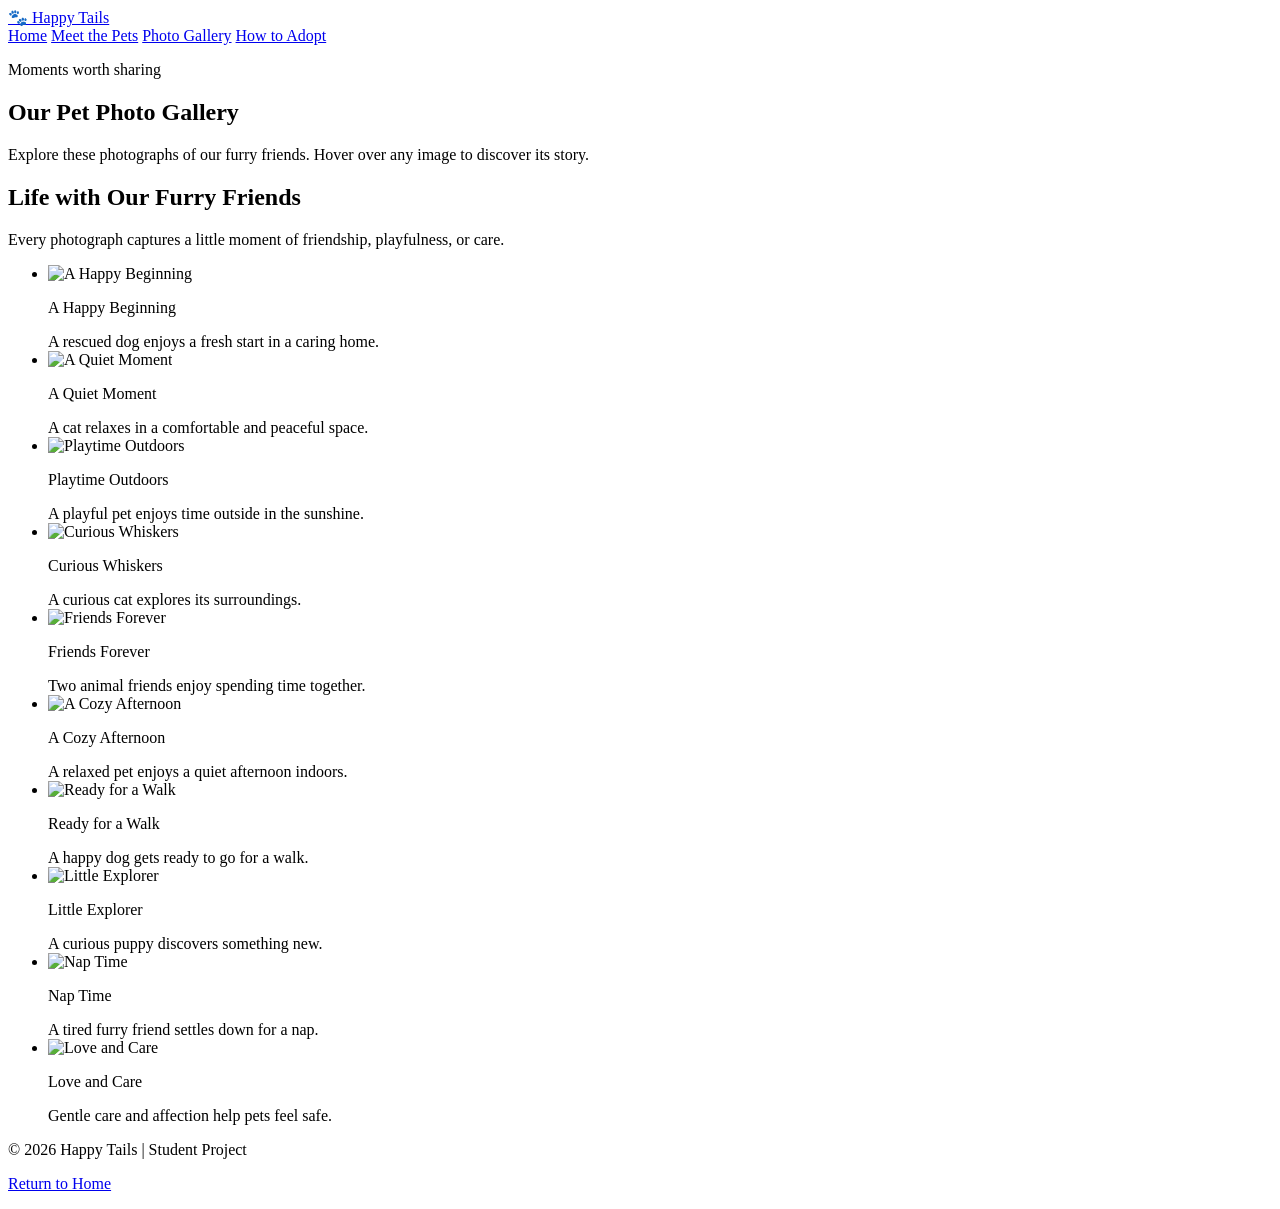
==== gallery.html @ aea8b2e1 "added gallery html and js" ====
<!DOCTYPE html>
<html lang="en">
<head>
    <meta charset="UTF-8">
    <meta name="viewport" content="width=device-width, initial-scale=1.0">

    <title>Photo Gallery | Happy Tails</title>

    <link rel="stylesheet" href="style.css">
    <script src="gallery.js" defer></script>
</head>
<body>

    <header class="site-header">
        <div class="container header-inner">
            <a class="brand" href="index.html">🐾 Happy Tails</a>

            <nav aria-label="Main navigation">
                <a href="index.html">Home</a>
                <a href="pets.html">Meet the Pets</a>
                <a class="current" href="gallery.html">Photo Gallery</a>
                <a href="index.html#how-to-adopt">How to Adopt</a>
            </nav>
        </div>
    </header>

    <main>
        <section class="page-banner">
            <div class="container">
                <p class="eyebrow">Moments worth sharing</p>

                <h1>Our Pet Photo Gallery</h1>

                <p>
                    Explore these photographs of our furry friends.
                    Hover over any image to discover its story.
                </p>
            </div>
        </section>

        <section class="container section">
            <div class="section-intro">
                <h2>Life with Our Furry Friends</h2>

                <p>
                    Every photograph captures a little moment of
                    friendship, playfulness, or care.
                </p>
            </div>

            <ul id="gallery-list" aria-label="Pet photo gallery">
                <!-- JavaScript inserts the ten gallery items here. -->
            </ul>
        </section>
    </main>

    <footer class="site-footer">
        <div class="container footer-inner">
            <p>© 2026 Happy Tails | Student Project</p>

            <p>
                <a href="index.html">Return to Home</a>
            </p>
        </div>
    </footer>

</body>
</html>
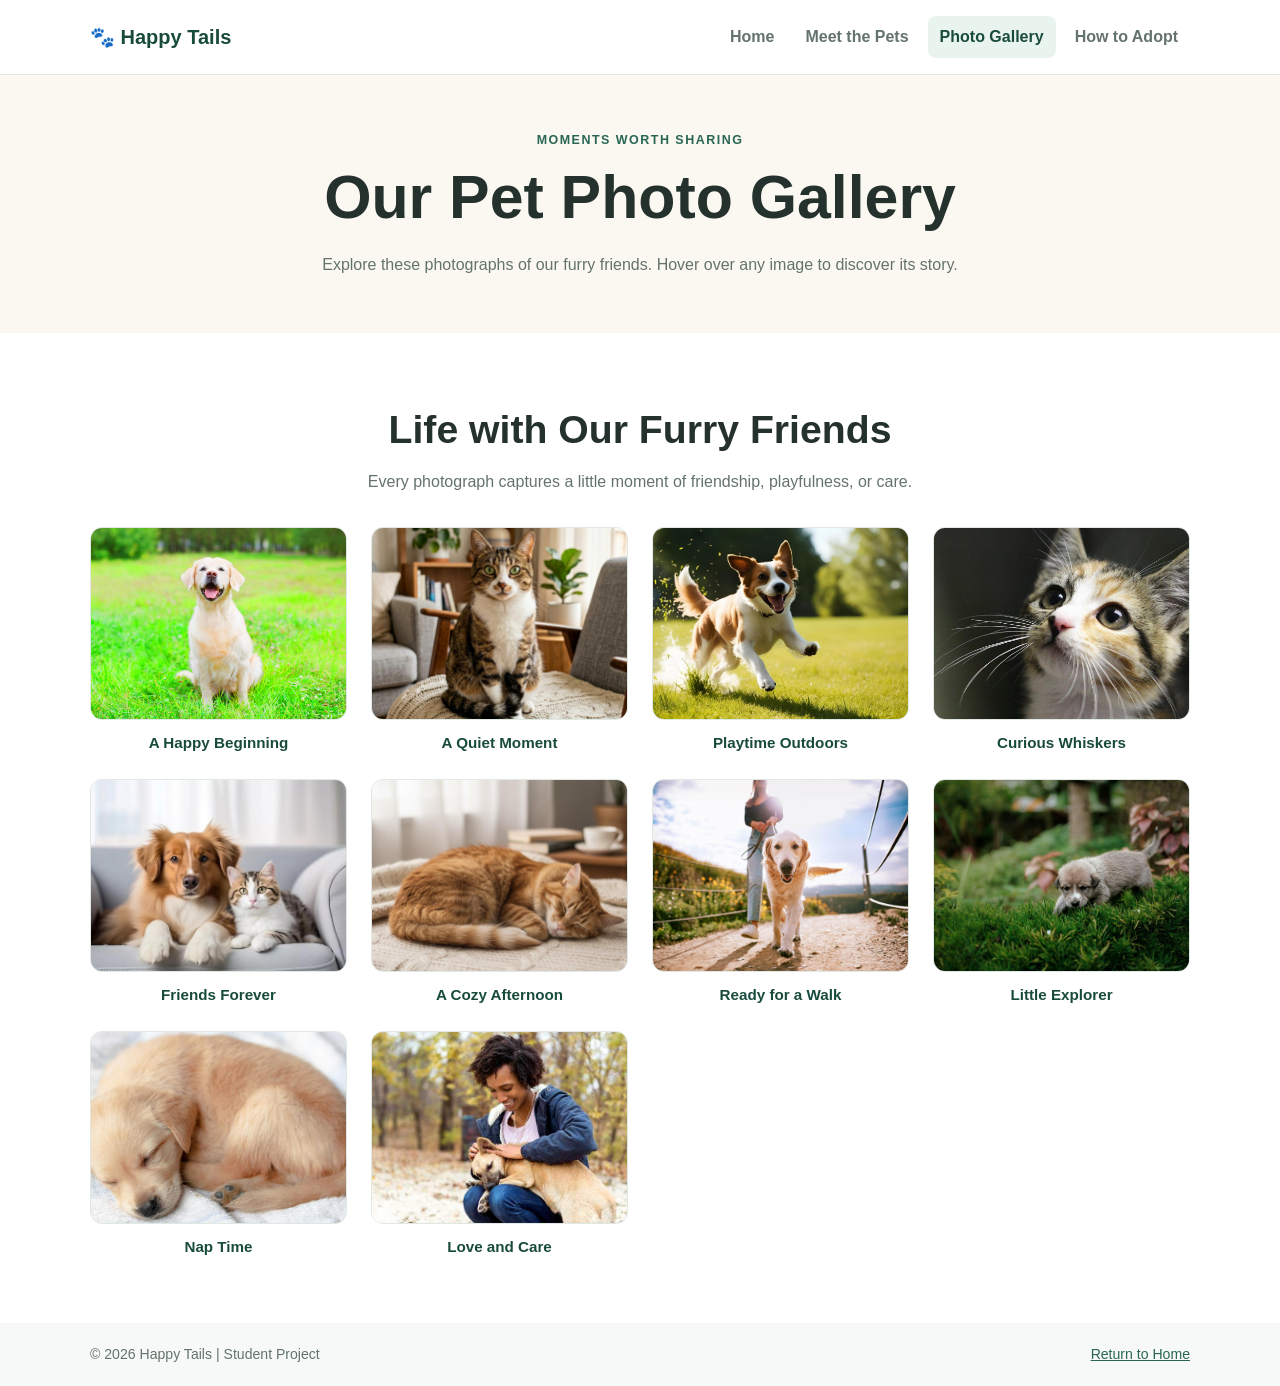
==== commit 1924d92a: "added images" ====
--- a/gallery.html
+++ b/gallery.html
@@ -7,7 +7,7 @@
 
     <title>Photo Gallery | Happy Tails</title>
 
-    <link rel="stylesheet" href="style.css">
+    <link rel="stylesheet" href="./styles.css">
     <script src="gallery.js" defer></script>
 </head>
 <body>
--- a/styles.css
+++ b/styles.css
@@ -0,0 +1,561 @@
+
+/* Happy Tails - shared styles for both HTML pages */
+
+:root {
+    --green: #286653;
+    --dark-green: #194b3d;
+    --mint: #eaf4ef;
+    --cream: #fbf8f2;
+    --text: #24312c;
+    --muted: #64736b;
+    --white: #ffffff;
+    --border: #dfe8e2;
+}
+
+* {
+    box-sizing: border-box;
+}
+
+html {
+    scroll-behavior: smooth;
+}
+
+body {
+    margin: 0;
+    font-family: Arial, Helvetica, sans-serif;
+    line-height: 1.65;
+    color: var(--text);
+    background: var(--white);
+}
+
+img {
+    display: block;
+    max-width: 100%;
+}
+
+a {
+    color: var(--green);
+}
+
+.container {
+    width: min(1100px, calc(100% - 40px));
+    margin: 0 auto;
+}
+
+/* Header and navigation */
+
+.site-header {
+    position: sticky;
+    top: 0;
+    z-index: 5;
+    background: var(--white);
+    border-bottom: 1px solid var(--border);
+}
+
+.header-inner,
+.footer-inner {
+    display: flex;
+    align-items: center;
+    justify-content: space-between;
+    gap: 22px;
+}
+
+.header-inner {
+    min-height: 74px;
+}
+
+.brand {
+    color: var(--dark-green);
+    font-size: 1.25rem;
+    font-weight: bold;
+    text-decoration: none;
+    white-space: nowrap;
+}
+
+nav {
+    display: flex;
+    flex-wrap: wrap;
+    gap: 7px;
+}
+
+nav a {
+    padding: 8px 12px;
+    color: var(--muted);
+    font-weight: bold;
+    text-decoration: none;
+    border-radius: 8px;
+}
+
+nav a:hover,
+nav a.current {
+    color: var(--dark-green);
+    background: var(--mint);
+}
+
+/* Home page hero */
+
+.hero {
+    background: var(--cream);
+    padding: 62px 0;
+}
+
+.hero-grid {
+    display: grid;
+    grid-template-columns: 1fr 1fr;
+    gap: 48px;
+    align-items: center;
+}
+
+.eyebrow {
+    margin: 0;
+    color: var(--green);
+    font-size: 0.78rem;
+    font-weight: bold;
+    letter-spacing: 1.5px;
+    text-transform: uppercase;
+}
+
+h1,
+h2,
+h3 {
+    line-height: 1.2;
+}
+
+.hero h1,
+.page-banner h1 {
+    margin: 10px 0 18px;
+    font-size: clamp(2.3rem, 5vw, 3.8rem);
+}
+
+.hero-grid p:not(.eyebrow),
+.page-banner p:not(.eyebrow) {
+    color: var(--muted);
+}
+
+.hero-image {
+    width: 100%;
+    height: 370px;
+    object-fit: cover;
+    border-radius: 22px;
+}
+
+/* Buttons and links */
+
+.button {
+    display: inline-block;
+    margin-top: 12px;
+    padding: 11px 19px;
+    color: var(--white);
+    background: var(--green);
+    border: 2px solid var(--green);
+    border-radius: 8px;
+    font-weight: bold;
+    text-decoration: none;
+}
+
+.button:hover {
+    background: var(--dark-green);
+    border-color: var(--dark-green);
+}
+
+.button-white {
+    color: var(--dark-green);
+    background: var(--white);
+    border-color: var(--white);
+}
+
+.button-white:hover {
+    color: var(--dark-green);
+    background: var(--mint);
+    border-color: var(--mint);
+}
+
+.text-link {
+    font-weight: bold;
+}
+
+/* Shared sections */
+
+.section {
+    padding-top: 64px;
+    padding-bottom: 64px;
+}
+
+.section-intro {
+    max-width: 680px;
+    margin: 0 auto 32px;
+    text-align: center;
+}
+
+.section-intro h2,
+.two-column h2,
+.callout h2 {
+    margin: 9px 0 12px;
+    font-size: clamp(1.8rem, 3.2vw, 2.45rem);
+}
+
+.section-intro > p:last-child {
+    color: var(--muted);
+}
+
+/* Feature cards */
+
+.cards {
+    display: grid;
+    grid-template-columns: repeat(3, 1fr);
+    gap: 20px;
+}
+
+.info-card {
+    padding: 25px;
+    border: 1px solid var(--border);
+    border-radius: 15px;
+    background: var(--white);
+}
+
+.info-card h3 {
+    margin: 10px 0 7px;
+}
+
+.info-card p {
+    margin: 0;
+    color: var(--muted);
+}
+
+/* Adoption process */
+
+.tinted-section {
+    background: var(--mint);
+}
+
+.two-column {
+    display: grid;
+    grid-template-columns: 1fr 1fr;
+    gap: 48px;
+    align-items: center;
+}
+
+.number-list {
+    padding-left: 23px;
+}
+
+.number-list li {
+    padding-bottom: 12px;
+}
+
+.rounded-image {
+    width: 100%;
+    height: 350px;
+    object-fit: cover;
+    border-radius: 20px;
+}
+
+/* Table */
+
+.table-scroll {
+    overflow-x: auto;
+    border: 1px solid var(--border);
+    border-radius: 12px;
+}
+
+table {
+    width: 100%;
+    border-collapse: collapse;
+    text-align: left;
+}
+
+th,
+td {
+    padding: 15px 18px;
+    border-bottom: 1px solid var(--border);
+}
+
+th {
+    color: var(--dark-green);
+    background: var(--mint);
+}
+
+tbody tr:nth-child(even) {
+    background: #fafcfb;
+}
+
+tbody tr:last-child td {
+    border-bottom: 0;
+}
+
+/* Call-to-action section */
+
+.callout {
+    padding: 35px 0;
+    color: var(--white);
+    background: var(--dark-green);
+}
+
+.callout-inner {
+    display: flex;
+    align-items: center;
+    justify-content: space-between;
+    gap: 24px;
+}
+
+.callout h2 {
+    margin-bottom: 5px;
+}
+
+.callout p {
+    margin: 0;
+    color: #dcebe4;
+}
+
+/* Second page heading */
+
+.page-banner {
+    padding: 55px 0;
+    text-align: center;
+    background: var(--cream);
+}
+
+.page-banner p:not(.eyebrow) {
+    max-width: 650px;
+    margin: 0 auto;
+}
+
+/* Pet cards */
+
+.pet-grid {
+    display: grid;
+    grid-template-columns: repeat(4, minmax(0, 1fr));
+    gap: 18px;
+}
+
+.pet-card {
+    overflow: hidden;
+    border: 1px solid var(--border);
+    border-radius: 15px;
+    background: var(--white);
+}
+
+.pet-card > img {
+    width: 100%;
+    height: 190px;
+    object-fit: cover;
+}
+
+.pet-content {
+    padding: 18px;
+}
+
+.pet-label {
+    margin: 0;
+    color: var(--green);
+    font-size: 0.75rem;
+    font-weight: bold;
+    text-transform: uppercase;
+}
+
+.pet-content h2 {
+    margin: 5px 0 8px;
+    font-size: 1.45rem;
+}
+
+.pet-content p:not(.pet-label) {
+    color: var(--muted);
+}
+
+.pet-content ul {
+    padding-left: 19px;
+    font-size: 0.9rem;
+}
+
+/* Notice and footer */
+
+.notice {
+    margin-top: 28px;
+    padding: 16px 18px;
+    color: var(--muted);
+    background: var(--cream);
+    border-left: 4px solid var(--green);
+}
+
+.site-footer {
+    padding: 20px 0;
+    color: var(--muted);
+    background: #f6f9f7;
+    font-size: 0.88rem;
+}
+
+.footer-inner p {
+    margin: 0;
+}
+
+/* Tablet screens */
+
+@media (max-width: 900px) {
+    .pet-grid {
+        grid-template-columns: repeat(2, minmax(0, 1fr));
+    }
+
+    .hero-grid,
+    .two-column {
+        gap: 28px;
+    }
+}
+
+/* Mobile screens */
+
+@media (max-width: 650px) {
+    .header-inner,
+    .footer-inner {
+        flex-direction: column;
+        align-items: flex-start;
+        padding: 14px 0;
+    }
+
+    nav {
+        width: 100%;
+    }
+
+    nav a {
+        padding: 7px 9px;
+    }
+
+    .hero {
+        padding: 38px 0;
+    }
+
+    .hero-grid,
+    .two-column {
+        grid-template-columns: 1fr;
+    }
+
+    .hero-image {
+        height: 260px;
+    }
+
+    .cards,
+    .pet-grid {
+        grid-template-columns: 1fr;
+    }
+
+    .section {
+        padding-top: 44px;
+        padding-bottom: 44px;
+    }
+
+    .rounded-image {
+        height: 250px;
+    }
+
+    .callout-inner {
+        flex-direction: column;
+        align-items: flex-start;
+    }
+}
+
+
+/* =====================================
+   Photo Gallery - Week 3 Assignment
+   ===================================== */
+
+/* Gallery layout using HTML list elements */
+#gallery-list {
+    display: grid;
+    grid-template-columns: repeat(4, minmax(0, 1fr));
+    gap: 24px;
+
+    margin: 0;
+    padding: 0;
+    list-style: none;
+}
+
+/* Each photo is contained in its own list item */
+#gallery-list li {
+    position: relative;
+    min-width: 0;
+    cursor: pointer;
+}
+
+/* All photographs use identical dimensions */
+#gallery-list .photo {
+    display: block;
+    width: 100%;
+    aspect-ratio: 4 / 3;
+    object-fit: cover;
+
+    border-radius: 12px;
+    border: 1px solid var(--border);
+}
+
+/* Caption shown below each photograph */
+#gallery-list .caption {
+    margin: 10px 0 0;
+    color: var(--dark-green);
+    text-align: center;
+    font-size: 0.95rem;
+    font-weight: bold;
+}
+
+/* Description hidden when the page first loads */
+#gallery-list .description {
+    position: absolute;
+    left: 10px;
+    right: 10px;
+    bottom: 45px;
+
+    padding: 12px;
+    color: var(--white);
+    background: rgba(25, 75, 61, 0.92);
+    border-radius: 8px;
+
+    text-align: center;
+    font-size: 0.9rem;
+    line-height: 1.5;
+
+    visibility: hidden;
+    opacity: 0;
+    transition: opacity 0.2s ease;
+}
+
+/* Hover effect on the photo's list item */
+#gallery-list li:hover {
+    cursor: pointer;
+}
+
+/* Reveal the description when the user hovers over a photo */
+#gallery-list li:hover .description {
+    visibility: visible;
+    opacity: 1;
+}
+
+/* Keyboard accessibility: reveal the description on focus too */
+#gallery-list li:focus-within .description {
+    visibility: visible;
+    opacity: 1;
+}
+
+/* Tablet layout */
+@media (max-width: 900px) {
+    #gallery-list {
+        grid-template-columns: repeat(2, minmax(0, 1fr));
+    }
+}
+
+/* Mobile layout */
+@media (max-width: 500px) {
+    #gallery-list {
+        grid-template-columns: 1fr;
+        gap: 22px;
+    }
+
+    #gallery-list .photo {
+        aspect-ratio: 4 / 3;
+    }
+
+    #gallery-list .description {
+        left: 8px;
+        right: 8px;
+        bottom: 45px;
+        padding: 10px;
+        font-size: 0.85rem;
+    }
+}
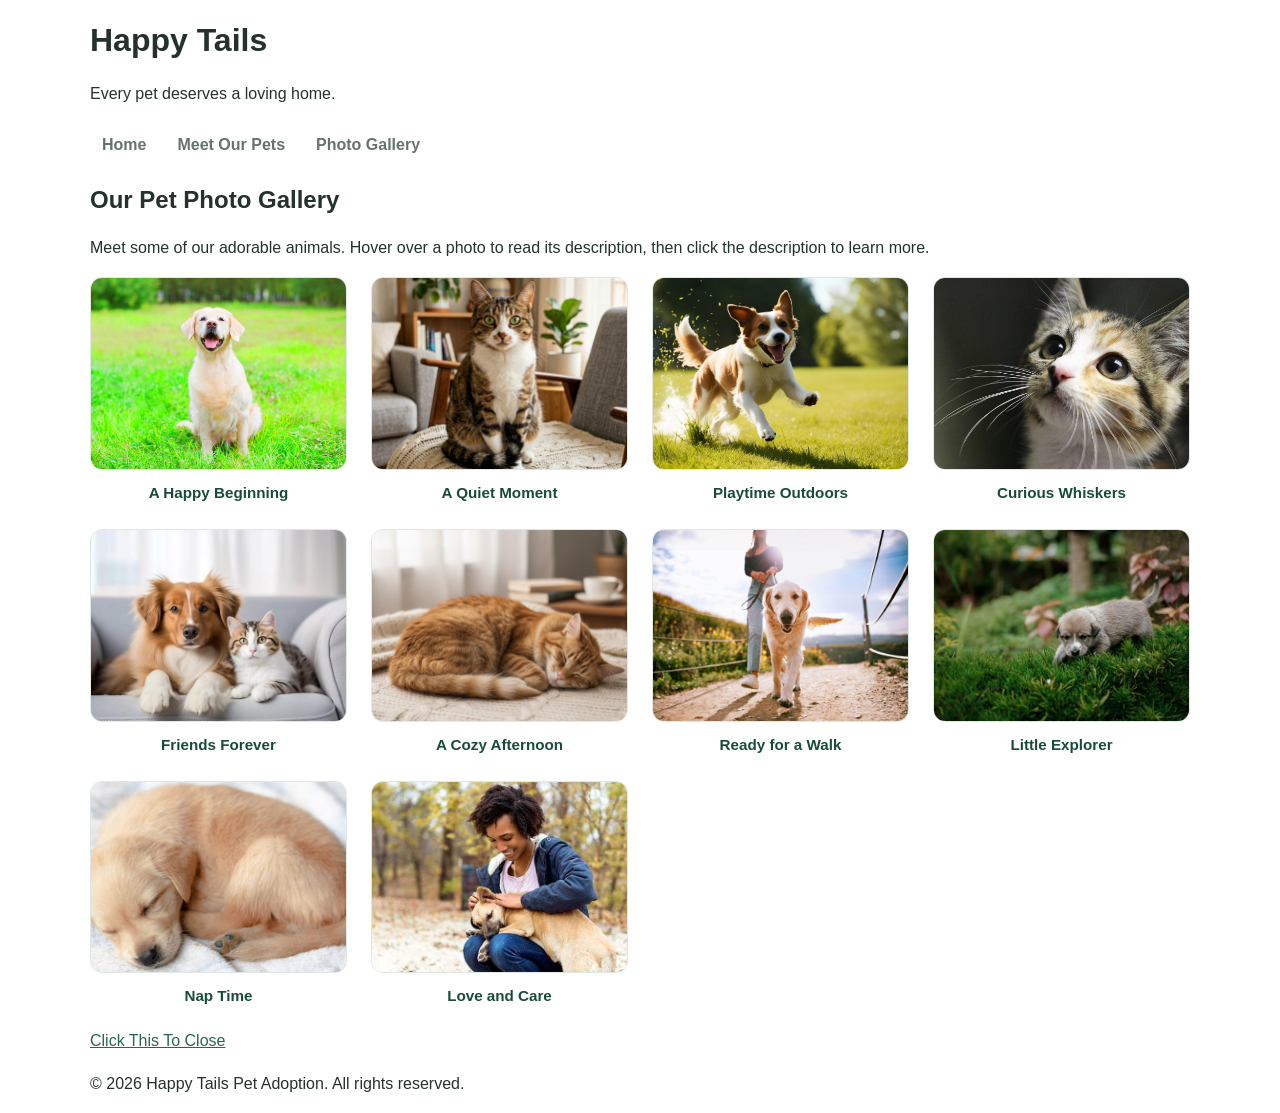
==== commit c5e6de28: "updated gallery" ====
--- a/gallery.html
+++ b/gallery.html
@@ -4,64 +4,50 @@
 <head>
     <meta charset="UTF-8">
     <meta name="viewport" content="width=device-width, initial-scale=1.0">
-
     <title>Photo Gallery | Happy Tails</title>
-
     <link rel="stylesheet" href="./styles.css">
     <script src="gallery.js" defer></script>
 </head>
 <body>
 
-    <header class="site-header">
-        <div class="container header-inner">
-            <a class="brand" href="index.html">🐾 Happy Tails</a>
+    <header>
+        <div class="container">
+            <h1>Happy Tails</h1>
+            <p>Every pet deserves a loving home.</p>
 
             <nav aria-label="Main navigation">
                 <a href="index.html">Home</a>
-                <a href="pets.html">Meet the Pets</a>
-                <a class="current" href="gallery.html">Photo Gallery</a>
-                <a href="index.html#how-to-adopt">How to Adopt</a>
+                <a href="pets.html">Meet Our Pets</a>
+                <a href="gallery.html">Photo Gallery</a>
             </nav>
         </div>
     </header>
 
-    <main>
-        <section class="page-banner">
-            <div class="container">
-                <p class="eyebrow">Moments worth sharing</p>
+    <main class="container">
+        <section class="gallery-section">
+            <h2>Our Pet Photo Gallery</h2>
+            <p>
+                Meet some of our adorable animals. Hover over a photo
+                to read its description, then click the description
+                to learn more.
+            </p>
 
-                <h1>Our Pet Photo Gallery</h1>
+            <div id="gallery-container">
+                <ul id="gallery-list"></ul>
 
-                <p>
-                    Explore these photographs of our furry friends.
-                    Hover over any image to discover its story.
-                </p>
+                <!-- Information box populated by JavaScript -->
+                <div id="info-box" aria-live="polite">
+                    <h2 id="info-heading"></h2>
+                    <p id="info-text"></p>
+                    <a href="#" id="close-info">Click This To Close</a>
+                </div>
             </div>
-        </section>
-
-        <section class="container section">
-            <div class="section-intro">
-                <h2>Life with Our Furry Friends</h2>
-
-                <p>
-                    Every photograph captures a little moment of
-                    friendship, playfulness, or care.
-                </p>
-            </div>
-
-            <ul id="gallery-list" aria-label="Pet photo gallery">
-                <!-- JavaScript inserts the ten gallery items here. -->
-            </ul>
         </section>
     </main>
 
-    <footer class="site-footer">
-        <div class="container footer-inner">
-            <p>© 2026 Happy Tails | Student Project</p>
-
-            <p>
-                <a href="index.html">Return to Home</a>
-            </p>
+    <footer>
+        <div class="container">
+            <p>&copy; 2026 Happy Tails Pet Adoption. All rights reserved.</p>
         </div>
     </footer>
 
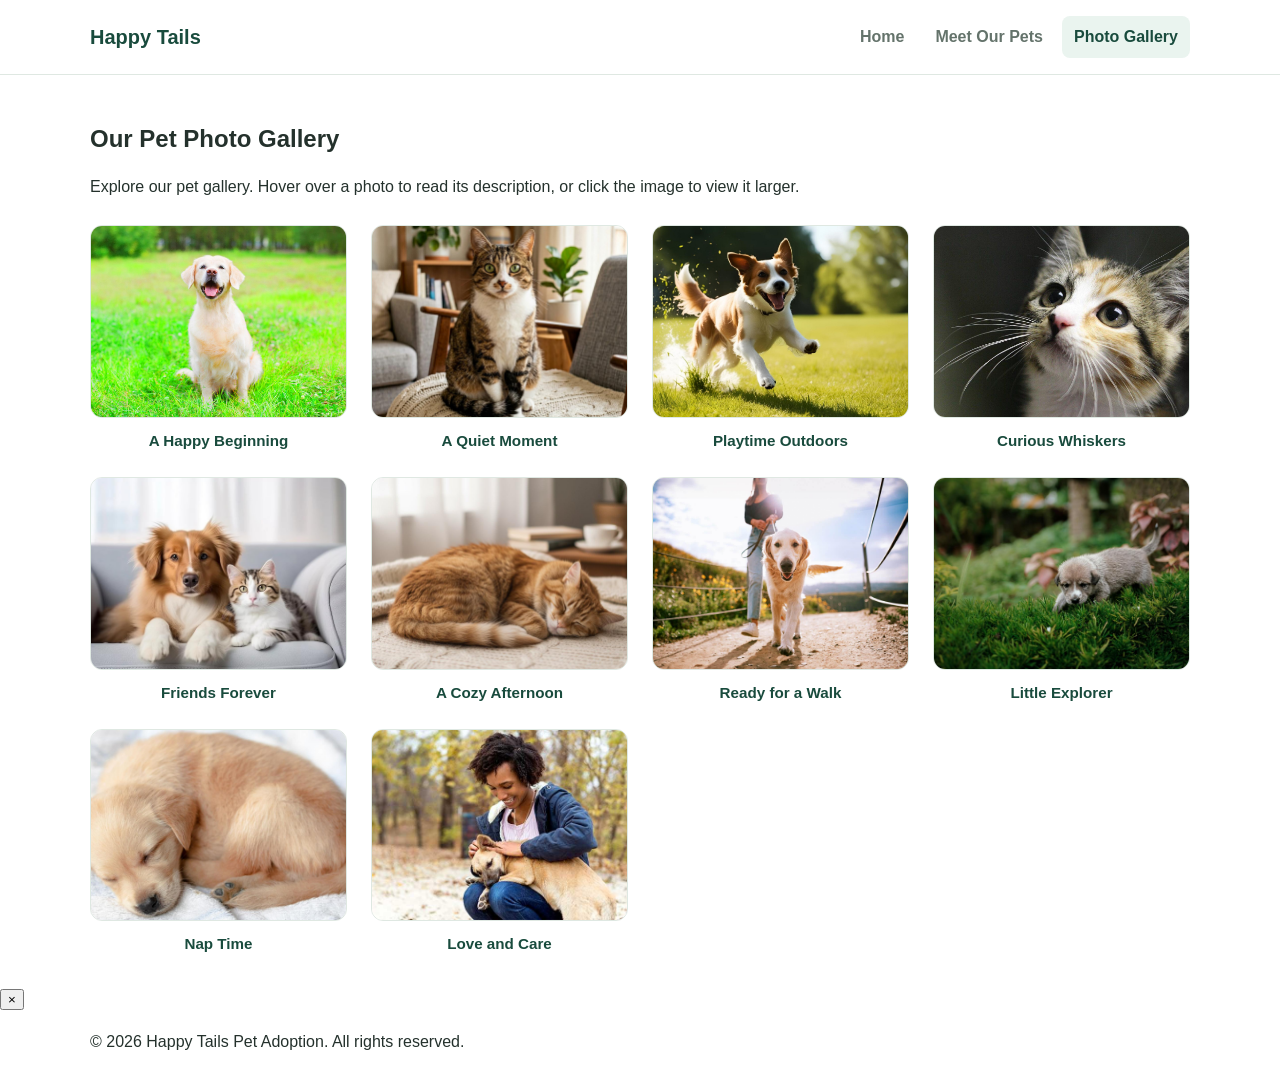
==== commit b368e4a8: "updated gallery layout" ====
--- a/gallery.html
+++ b/gallery.html
@@ -6,36 +6,42 @@
     <meta name="viewport" content="width=device-width, initial-scale=1.0">
     <title>Photo Gallery | Happy Tails</title>
     <link rel="stylesheet" href="./styles.css">
-    <script src="gallery.js" defer></script>
+
+    <!-- jQuery library required for the lightbox -->
+    <script src="https://ajax.googleapis.com/ajax/libs/jquery/3.5.1/jquery.min.js"></script>
+
+    <!-- Gallery and lightbox functionality -->
+    <script src="./gallery.js" defer></script>
 </head>
 <body>
 
-    <header>
-        <div class="container">
-            <h1>Happy Tails</h1>
-            <p>Every pet deserves a loving home.</p>
+    <header class="site-header">
+        <div class="container header-inner">
+            <a href="index.html" class="brand">Happy Tails</a>
 
             <nav aria-label="Main navigation">
                 <a href="index.html">Home</a>
                 <a href="pets.html">Meet Our Pets</a>
-                <a href="gallery.html">Photo Gallery</a>
+                <a href="gallery.html" class="current">Photo Gallery</a>
             </nav>
         </div>
     </header>
 
+
     <main class="container">
         <section class="gallery-section">
             <h2>Our Pet Photo Gallery</h2>
+
             <p>
-                Meet some of our adorable animals. Hover over a photo
-                to read its description, then click the description
-                to learn more.
+                Explore our pet gallery. Hover over a photo to read its
+                description, or click the image to view it larger.
             </p>
 
             <div id="gallery-container">
                 <ul id="gallery-list"></ul>
 
-                <!-- Information box populated by JavaScript -->
+                <!-- Keep this information box if you added it
+                     in the previous assignment. -->
                 <div id="info-box" aria-live="polite">
                     <h2 id="info-heading"></h2>
                     <p id="info-text"></p>
@@ -45,6 +51,19 @@
         </section>
     </main>
 
+    <!-- Dark background behind the lightbox -->
+    <div class="backdrop"></div>
+
+    <!-- Lightbox window -->
+    <div class="box" role="dialog" aria-modal="true"
+         aria-label="Enlarged gallery image">
+        <button type="button" class="close" aria-label="Close lightbox">
+            &times;
+        </button>
+
+        <div class="lightbox-content"></div>
+    </div>
+
     <footer>
         <div class="container">
             <p>&copy; 2026 Happy Tails Pet Adoption. All rights reserved.</p>
--- a/styles.css
+++ b/styles.css
@@ -559,3 +559,147 @@
         font-size: 0.85rem;
     }
 }
+
+
+/* Gallery layout */
+.gallery-section {
+    padding: 30px 0;
+}
+
+#gallery-container {
+    position: relative;
+    margin-top: 25px;
+}
+
+#gallery-list {
+    display: grid;
+    grid-template-columns: repeat(4, minmax(0, 1fr));
+    gap: 24px;
+    margin: 0;
+    padding: 0;
+    list-style: none;
+}
+
+#gallery-list li {
+    position: relative;
+    min-width: 0;
+    cursor: pointer;
+}
+
+#gallery-list .photo {
+    display: block;
+    width: 100%;
+    aspect-ratio: 4 / 3;
+    object-fit: cover;
+    border-radius: 12px;
+    border: 1px solid var(--border);
+}
+
+#gallery-list .caption {
+    margin: 10px 0 0;
+    color: var(--dark-green);
+    text-align: center;
+    font-size: 0.95rem;
+    font-weight: bold;
+}
+
+#gallery-list .description {
+    position: absolute;
+    left: 8px;
+    right: 8px;
+    bottom: 40px;
+    padding: 10px;
+    color: white;
+    background: rgba(25, 40, 35, 0.88);
+    border-radius: 6px;
+    text-align: center;
+    font-size: 0.85rem;
+    line-height: 1.5;
+    visibility: hidden;
+    opacity: 0;
+    transition: opacity 0.2s ease;
+    cursor: pointer;
+}
+
+#gallery-list li:hover .description,
+#gallery-list li:focus-within .description {
+    visibility: visible;
+    opacity: 1;
+}
+
+/* Floating information box */
+#info-box {
+    position: absolute;
+    top: 50%;
+    left: 50%;
+    transform: translate(-50%, -50%);
+    z-index: 10;
+    width: min(360px, 90%);
+    max-height: 85%;
+    overflow-y: auto;
+    padding: 25px;
+    color: white;
+    background: rgba(0, 0, 0, 0.92);
+    border-radius: 10px;
+    box-shadow: 0 8px 25px rgba(0, 0, 0, 0.35);
+    text-align: center;
+    visibility: hidden;
+}
+
+#info-box h2 {
+    margin-top: 0;
+    margin-bottom: 15px;
+    color: white;
+    font-size: 1.5rem;
+}
+
+#info-box p {
+    margin-bottom: 22px;
+    color: white;
+    font-size: 0.95rem;
+    line-height: 1.6;
+}
+
+#info-box a {
+    display: inline-block;
+    color: #ffe28a;
+    font-weight: bold;
+    text-decoration: underline;
+    cursor: pointer;
+}
+
+#info-box a:hover {
+    color: white;
+}
+
+/* Tablet */
+@media (max-width: 900px) {
+    #gallery-list {
+        grid-template-columns: repeat(2, minmax(0, 1fr));
+    }
+}
+
+/* Mobile */
+@media (max-width: 500px) {
+    #gallery-list {
+        grid-template-columns: 1fr;
+        gap: 22px;
+    }
+
+    #gallery-list .photo {
+        aspect-ratio: 4 / 3;
+    }
+
+    #info-box {
+        width: 90%;
+        padding: 18px;
+    }
+
+    #info-box h2 {
+        font-size: 1.25rem;
+    }
+
+    #info-box p {
+        font-size: 0.9rem;
+    }
+}
